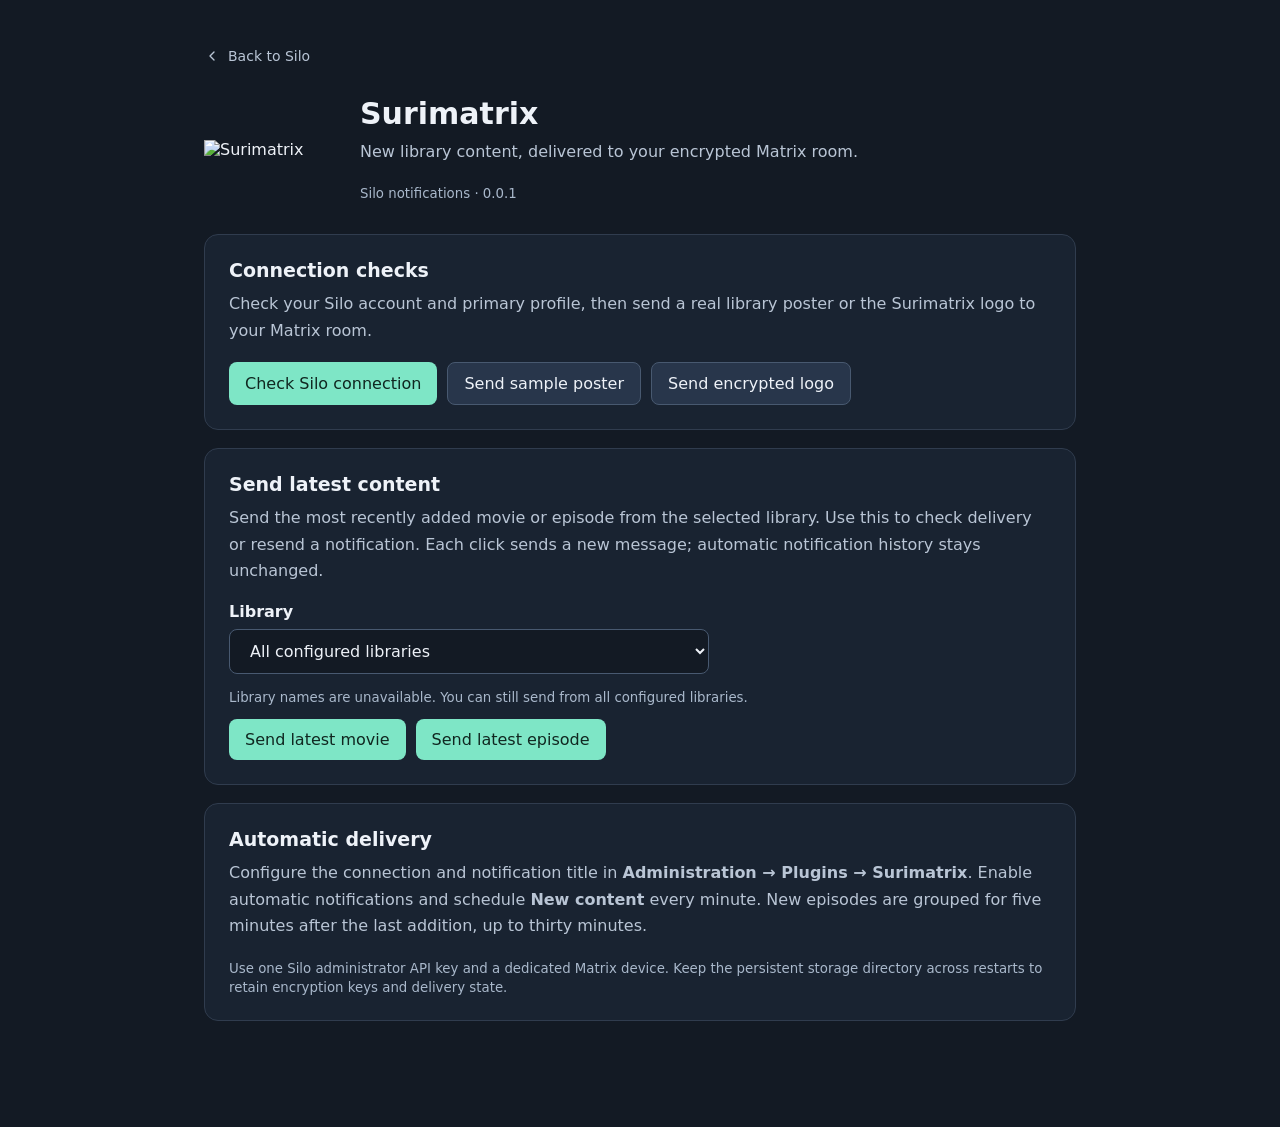
==== plugins/surimatrix/web/index.html @ ecd944ad "Integrate Surimatrix, Surify and Duplicata on testing branch" ====
<!doctype html>
<html lang="en"><head><meta charset="utf-8"><meta name="viewport" content="width=device-width,initial-scale=1"><title>Surimatrix</title>
<style>
:root{color-scheme:dark;font-family:system-ui,sans-serif;background:#131a24;color:#eef2f8}*{box-sizing:border-box}body{max-width:920px;margin:40px auto;padding:0 24px 48px}header{display:flex;align-items:center;gap:24px;margin-bottom:32px}.logo{width:132px;max-width:28vw;height:auto}h1{font-size:30px;margin:0 0 8px}h2{font-size:19px;margin:0 0 10px}p{color:#b9c5d5;line-height:1.65;margin:8px 0 18px}.card{border:1px solid #303c4e;border-radius:14px;background:#192331;padding:24px;margin:18px 0}.actions{display:flex;flex-wrap:wrap;gap:10px}button,select{font:inherit;border-radius:8px;padding:11px 16px}button{background:#7ee6c6;color:#102720;border:0;cursor:pointer}button.secondary{background:#28364b;color:#eef2f8;border:1px solid #485970}button:disabled{opacity:.5;cursor:wait}label{display:block;margin:16px 0 8px;font-weight:600}select{width:100%;max-width:480px;background:#131a24;color:#eef2f8;border:1px solid #485970;margin-bottom:16px}.back-link{display:inline-flex;align-items:center;gap:8px;color:#b9c5d5;text-decoration:none;padding:8px 0;margin-bottom:24px;font-size:14px}.back-link:hover{color:#7ee6c6}.back-link:focus-visible,button:focus-visible,select:focus-visible{outline:2px solid #7ee6c6;outline-offset:4px}.feedback{display:flex;gap:12px;padding:16px;margin-top:20px;border:1px solid #40556d;background:#172637;border-radius:10px;line-height:1.5;overflow-wrap:anywhere}.feedback[hidden]{display:none}.feedback-icon{font-size:19px;line-height:24px;flex-shrink:0}.feedback-title{display:block;font-size:15px}.feedback-body{white-space:pre-wrap;margin-top:5px;color:#c5d3e2;font-size:14px}.feedback.success{border-color:#387b66;background:#142d27}.feedback.success .feedback-icon{color:#7ee6c6}.feedback.error{border-color:#a4555e;background:#352129}.feedback.error .feedback-icon{color:#ffb5b5}.feedback.warning{border-color:#9a7b38;background:#302b1c}.feedback.warning .feedback-icon{color:#f5d88b}.feedback.pending .feedback-icon{width:18px;height:18px;border:2px solid #4e687a;border-top-color:#7ee6c6;border-radius:50%;animation:spin .8s linear infinite;margin-top:3px}@keyframes spin{to{transform:rotate(360deg)}}@media(prefers-reduced-motion:reduce){.feedback.pending .feedback-icon{animation:none}}#library-status{display:block;margin-bottom:14px}#library-status:empty{display:none}small{color:#a9b8cb}a{color:#7ee6c6}@media(max-width:540px){body{margin-top:24px;padding:0 16px 32px}header{gap:16px}.logo{width:96px}h1{font-size:25px}.card{padding:18px}.actions button{width:100%}}
</style></head><body>
<nav aria-label="Administration"><a class="back-link" href="/admin"><svg width="16" height="16" viewBox="0 0 24 24" fill="none" stroke="currentColor" stroke-width="2" stroke-linecap="round" stroke-linejoin="round" aria-hidden="true"><path d="M15 18l-6-6 6-6"/></svg>Back to Silo</a></nav>
<header><img class="logo" src="./logo.png" alt="Surimatrix"><div><h1>Surimatrix</h1><p>New library content, delivered to your encrypted Matrix room.</p><small>Silo notifications · 0.0.1</small></div></header>
<section class="card"><h2>Connection checks</h2><p>Check your Silo account and primary profile, then send a real library poster or the Surimatrix logo to your Matrix room.</p><div class="actions"><button data-path="check-silo">Check Silo connection</button><button class="secondary" data-path="test-poster">Send sample poster</button><button class="secondary" data-path="test">Send encrypted logo</button></div><div class="feedback" role="status" aria-live="polite" aria-atomic="true" hidden><span class="feedback-icon" aria-hidden="true"></span><div><strong class="feedback-title"></strong><div class="feedback-body"></div></div></div></section>
<section class="card"><h2>Send latest content</h2><p>Send the most recently added movie or episode from the selected library. Use this to check delivery or resend a notification. Each click sends a new message; automatic notification history stays unchanged.</p><label for="library">Library</label><select id="library"><option value="">All configured libraries</option></select><small id="library-status" role="status"></small><div class="actions"><button data-path="send-latest-movie">Send latest movie</button><button data-path="send-latest-episode">Send latest episode</button></div><div class="feedback" role="status" aria-live="polite" aria-atomic="true" hidden><span class="feedback-icon" aria-hidden="true"></span><div><strong class="feedback-title"></strong><div class="feedback-body"></div></div></div></section>
<section class="card"><h2>Automatic delivery</h2><p>Configure the connection and notification title in <b>Administration → Plugins → Surimatrix</b>. Enable automatic notifications and schedule <b>New content</b> every minute. New episodes are grouped for five minutes after the last addition, up to thirty minutes.</p><small>Use one Silo administrator API key and a dedicated Matrix device. Keep the persistent storage directory across restarts to retain encryption keys and delivery state.</small></section>
<script>
const library=document.querySelector('#library');
async function loadLibraries(){try{const r=await fetch('./api/libraries');const d=await r.json();if(!r.ok)throw Error(d.error);for(const l of d.libraries){const option=document.createElement('option');option.value=l.id;option.textContent=l.name;library.append(option)}}catch(e){document.querySelector('#library-status').textContent='Library names are unavailable. You can still send from all configured libraries.'}}
loadLibraries();
function showFeedback(card,state,title,message){
 const feedback=card.querySelector('.feedback');feedback.hidden=false;feedback.className='feedback '+state;
 feedback.querySelector('.feedback-icon').textContent=({success:'✓',error:'!',warning:'!'})[state]||'';
 feedback.querySelector('.feedback-title').textContent=title;feedback.querySelector('.feedback-body').textContent=message;
 card.setAttribute('aria-busy',state==='pending'?'true':'false');
 feedback.scrollIntoView({behavior:window.matchMedia('(prefers-reduced-motion: reduce)').matches?'auto':'smooth',block:'nearest'});
}
const actions={
 'check-silo':{pending:'Checking Silo connection…',success:'Silo connection verified'},
 'test-poster':{pending:'Sending sample poster…',success:'Sample poster sent'},
 'test':{pending:'Sending encrypted logo…',success:'Encrypted logo sent'},
 'send-latest-movie':{pending:'Sending latest movie…',success:'Latest movie sent'},
 'send-latest-episode':{pending:'Sending latest episode…',success:'Latest episode sent'}
};
for(const button of document.querySelectorAll('button[data-path]'))button.onclick=async()=>{
 const buttons=document.querySelectorAll('button[data-path]'),card=button.closest('.card'),action=actions[button.dataset.path];
 buttons.forEach(b=>b.disabled=true);showFeedback(card,'pending',action.pending,'Please wait while the request is processed.');
 try{
  const r=await fetch('./api/'+button.dataset.path,{method:'POST',headers:{'Content-Type':'application/json'},body:JSON.stringify({library_id:library.value})});
  const d=await r.json();
  if(!r.ok){showFeedback(card,'error','Request failed',d.error||'Unable to complete the request.');}
  else if(button.dataset.path==='check-silo'){
   showFeedback(card,d.poster_available?'success':'warning',d.poster_available?action.success:'Connected · sample has no poster','Account: '+d.username+'\nPrimary profile: '+d.profile_name+'\nSample: '+d.sample_title+'\nPoster available: '+(d.poster_available?'yes':'no'));
  }else if(d.poster_available===false){showFeedback(card,'warning','Notification sent without an image','Silo did not provide a poster. The encrypted text was sent to your Matrix room.');}
  else{showFeedback(card,'success',action.success,'Open your Matrix room to view the encrypted image.');}
 }catch(e){showFeedback(card,'error','Connection error','Unable to complete the request. Check your connection to Silo and try again.');}
 finally{buttons.forEach(b=>b.disabled=false);card.setAttribute('aria-busy','false');}
};
</script></body></html>
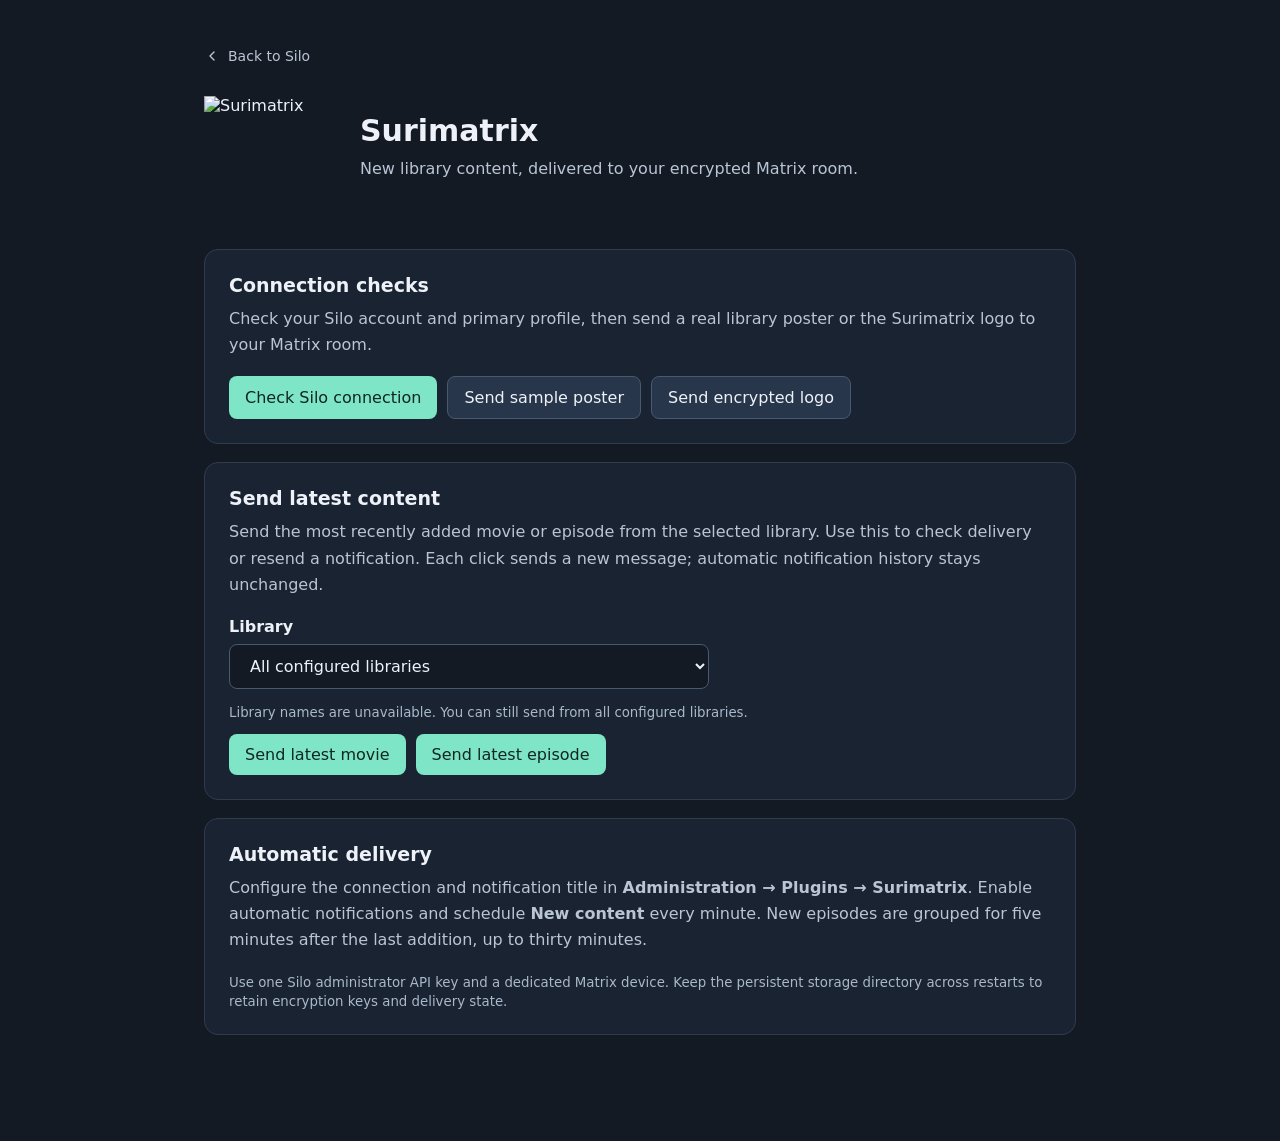
==== commit ba501af4: "Improve Surichat keyboard and email styling and harden plugin dependencies" ====
--- a/plugins/surimatrix/web/index.html
+++ b/plugins/surimatrix/web/index.html
@@ -4,7 +4,7 @@
 :root{color-scheme:dark;font-family:system-ui,sans-serif;background:#131a24;color:#eef2f8}*{box-sizing:border-box}body{max-width:920px;margin:40px auto;padding:0 24px 48px}header{display:flex;align-items:center;gap:24px;margin-bottom:32px}.logo{width:132px;max-width:28vw;height:auto}h1{font-size:30px;margin:0 0 8px}h2{font-size:19px;margin:0 0 10px}p{color:#b9c5d5;line-height:1.65;margin:8px 0 18px}.card{border:1px solid #303c4e;border-radius:14px;background:#192331;padding:24px;margin:18px 0}.actions{display:flex;flex-wrap:wrap;gap:10px}button,select{font:inherit;border-radius:8px;padding:11px 16px}button{background:#7ee6c6;color:#102720;border:0;cursor:pointer}button.secondary{background:#28364b;color:#eef2f8;border:1px solid #485970}button:disabled{opacity:.5;cursor:wait}label{display:block;margin:16px 0 8px;font-weight:600}select{width:100%;max-width:480px;background:#131a24;color:#eef2f8;border:1px solid #485970;margin-bottom:16px}.back-link{display:inline-flex;align-items:center;gap:8px;color:#b9c5d5;text-decoration:none;padding:8px 0;margin-bottom:24px;font-size:14px}.back-link:hover{color:#7ee6c6}.back-link:focus-visible,button:focus-visible,select:focus-visible{outline:2px solid #7ee6c6;outline-offset:4px}.feedback{display:flex;gap:12px;padding:16px;margin-top:20px;border:1px solid #40556d;background:#172637;border-radius:10px;line-height:1.5;overflow-wrap:anywhere}.feedback[hidden]{display:none}.feedback-icon{font-size:19px;line-height:24px;flex-shrink:0}.feedback-title{display:block;font-size:15px}.feedback-body{white-space:pre-wrap;margin-top:5px;color:#c5d3e2;font-size:14px}.feedback.success{border-color:#387b66;background:#142d27}.feedback.success .feedback-icon{color:#7ee6c6}.feedback.error{border-color:#a4555e;background:#352129}.feedback.error .feedback-icon{color:#ffb5b5}.feedback.warning{border-color:#9a7b38;background:#302b1c}.feedback.warning .feedback-icon{color:#f5d88b}.feedback.pending .feedback-icon{width:18px;height:18px;border:2px solid #4e687a;border-top-color:#7ee6c6;border-radius:50%;animation:spin .8s linear infinite;margin-top:3px}@keyframes spin{to{transform:rotate(360deg)}}@media(prefers-reduced-motion:reduce){.feedback.pending .feedback-icon{animation:none}}#library-status{display:block;margin-bottom:14px}#library-status:empty{display:none}small{color:#a9b8cb}a{color:#7ee6c6}@media(max-width:540px){body{margin-top:24px;padding:0 16px 32px}header{gap:16px}.logo{width:96px}h1{font-size:25px}.card{padding:18px}.actions button{width:100%}}
 </style></head><body>
 <nav aria-label="Administration"><a class="back-link" href="/admin"><svg width="16" height="16" viewBox="0 0 24 24" fill="none" stroke="currentColor" stroke-width="2" stroke-linecap="round" stroke-linejoin="round" aria-hidden="true"><path d="M15 18l-6-6 6-6"/></svg>Back to Silo</a></nav>
-<header><img class="logo" src="./logo.png" alt="Surimatrix"><div><h1>Surimatrix</h1><p>New library content, delivered to your encrypted Matrix room.</p><small>Silo notifications · 0.0.1</small></div></header>
+<header><img class="logo" src="./logo.png" width="512" height="468" alt="Surimatrix"><div><h1>Surimatrix</h1><p>New library content, delivered to your encrypted Matrix room.</p></div></header>
 <section class="card"><h2>Connection checks</h2><p>Check your Silo account and primary profile, then send a real library poster or the Surimatrix logo to your Matrix room.</p><div class="actions"><button data-path="check-silo">Check Silo connection</button><button class="secondary" data-path="test-poster">Send sample poster</button><button class="secondary" data-path="test">Send encrypted logo</button></div><div class="feedback" role="status" aria-live="polite" aria-atomic="true" hidden><span class="feedback-icon" aria-hidden="true"></span><div><strong class="feedback-title"></strong><div class="feedback-body"></div></div></div></section>
 <section class="card"><h2>Send latest content</h2><p>Send the most recently added movie or episode from the selected library. Use this to check delivery or resend a notification. Each click sends a new message; automatic notification history stays unchanged.</p><label for="library">Library</label><select id="library"><option value="">All configured libraries</option></select><small id="library-status" role="status"></small><div class="actions"><button data-path="send-latest-movie">Send latest movie</button><button data-path="send-latest-episode">Send latest episode</button></div><div class="feedback" role="status" aria-live="polite" aria-atomic="true" hidden><span class="feedback-icon" aria-hidden="true"></span><div><strong class="feedback-title"></strong><div class="feedback-body"></div></div></div></section>
 <section class="card"><h2>Automatic delivery</h2><p>Configure the connection and notification title in <b>Administration → Plugins → Surimatrix</b>. Enable automatic notifications and schedule <b>New content</b> every minute. New episodes are grouped for five minutes after the last addition, up to thirty minutes.</p><small>Use one Silo administrator API key and a dedicated Matrix device. Keep the persistent storage directory across restarts to retain encryption keys and delivery state.</small></section>
